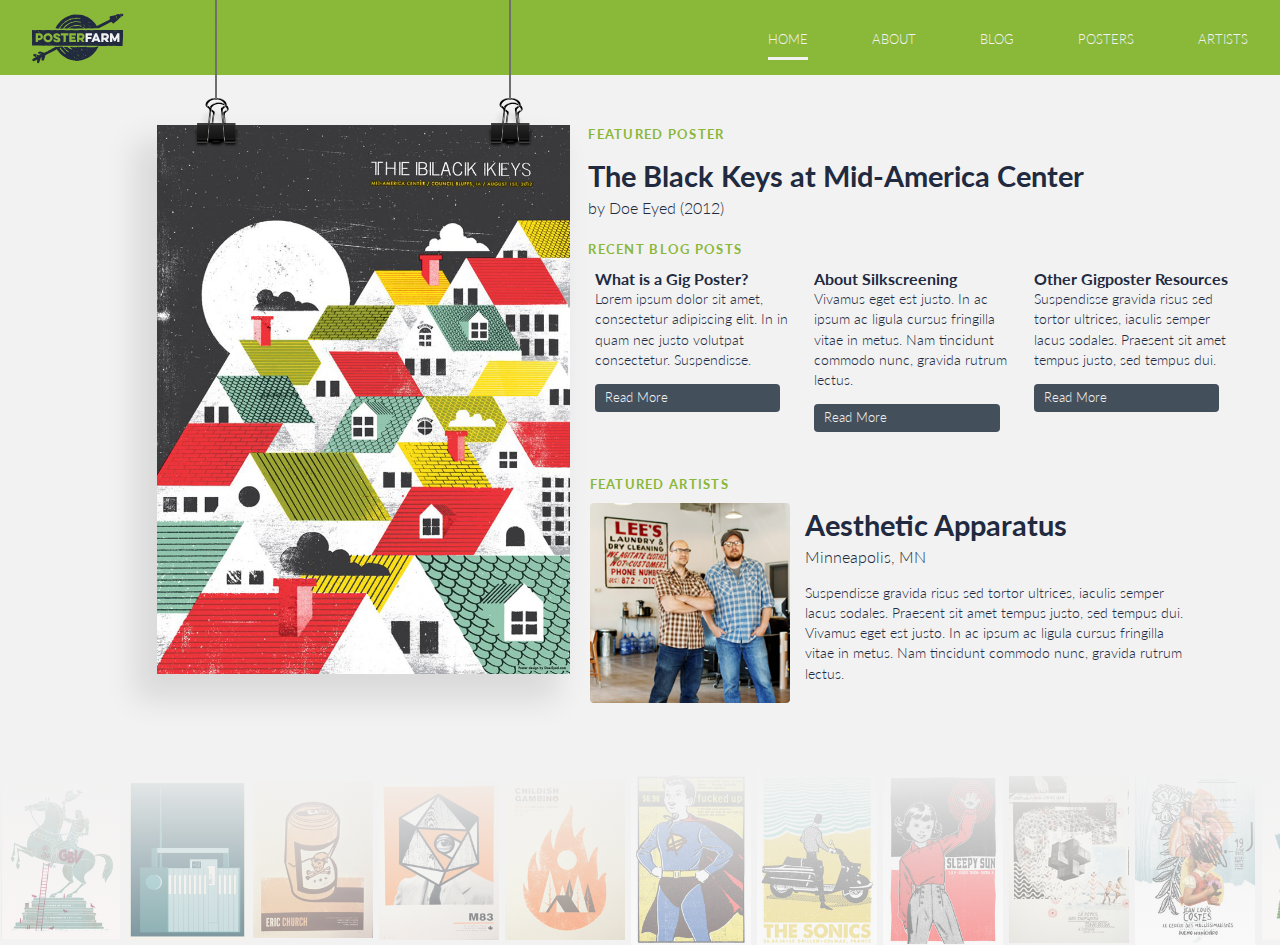
==== index.html @ 676c359b "Initial Commit" ====
<!DOCTYPE html>
    <head>
        <meta charset="utf-8">
        <meta http-equiv="X-UA-Compatible" content="IE=edge">
        <title>Poster Farm | Home</title>
        <meta name="description" content="">
        <meta name="viewport" content="width=device-width, initial-scale=1">

        <!-- Place favicon.ico and apple-touch-icon.png in the root directory -->

        <link rel="stylesheet" type="text/css" href="css/normalize.css">
        <link rel="stylesheet" type="text/css" href="css/main.css">
        <link rel="stylesheet" type="text/css" href="css/jPushMenu.css">
         <!-- Load Google Fonts "Lato"  -->
        <link href='http://fonts.googleapis.com/css?family=Lato:300,400,700,300italic' rel='stylesheet' type='text/css'>
        <script src="js/vendor/modernizr-2.6.2.min.js"></script>

        <!--FACEBOOK SHARING INFO-->    
        <meta property="og:title" content="Poster Farm" /> 
        <meta property="og:description" content="What a mystery! Click to find out if this site is blue!" />
        <meta property="og:image" content="http://static.tumblr.com/dgwh4n8/ACyn9i4hk/facebook_share.png" />  
    </head>
    <body>
        <!--[if lt IE 7]>
            <p class="browsehappy">You are using an <strong>outdated</strong> browser. Please <a href="http://browsehappy.com/">upgrade your browser</a> to improve your experience.</p>
        <![endif]-->


        <header>
            <nav>
                <a href="index.html"><div id="logo">Poster Farm</div></a>
                <button class="nav-menu toggle-menu menu-left push-body"><div id="lines"></div></button>
                <ul id="menu">
                    <li><a href="index.html" class="active">Home</a></li>
                    <li><a href="about.html">About</a></li>
                    <li><a href="blog.html">Blog</a></li>
                    <li><a href="posters.html">Posters</a></li>
                    <li><a href="artists.html">Artists</a></li>
                </ul>
            </nav>

            <nav class="cbp-spmenu cbp-spmenu-vertical cbp-spmenu-left">
                <h3>Menu</h3>
                <a href="index.html" class="activeMobile">Home</a>
                <a href="about.html">About</a>
                <a href="blog.html">Blog</a>
                <a href="posters.html">Posters</a>
                <a href="artists.html">Artists</a>
            </nav>
        </header>

        <div class="container">
            <div class="latestPhotoPost">
                <img src="img/clip.png" draggable="false" id="clip1">
                <img src="img/clip.png" draggable="false" id="clip2">
                <a href="posters/poster16.html" id="photo"><img src="img/DoeEyed_BlackKeys_Poster.png" id="latestPhoto"></a>
            </div>
            <div class="latestPhotoCaption">
                <h6> Featured Poster </h6>
                <h2>The Black Keys at Mid-America Center</h2>
                <h4>by Doe Eyed (2012)</h4>
            </div>
            <div class="latestTextPosts">
                <h6> Recent Blog Posts </h6>
                <div class="textPost">
                    <a href="blog.html#post3"><h5>What is a Gig Poster?</h5></a>
                    <p class="textPreview">Lorem ipsum dolor sit amet, consectetur adipiscing elit. In in quam nec justo volutpat consectetur. Suspendisse.</p>
                    <a href="blog.html#post3" class="readMore">Read More</a>
                </div>
                <div class="textPost">
                    <a href="blog.html#post2"><h5>About Silkscreening</h5></a>
                    <p class="textPreview">Vivamus eget est justo. In ac ipsum ac ligula cursus fringilla vitae in metus. Nam tincidunt commodo nunc, gravida rutrum lectus.</p>
                    <a href="blog.html#post2" class="readMore">Read More</a>
                </div>
                <div class="textPost">
                    <a href="blog.html#post1"><h5>Other Gigposter Resources</h5></a>
                    <p class="textPreview">Suspendisse gravida risus sed tortor ultrices, iaculis semper lacus sodales. Praesent sit amet tempus justo, sed tempus dui. </p>
                    <a href="blog.html#post1" class="readMore">Read More</a>
                </div>
            </div>
                <div class="featuredArtist">
                    <h6> Featured Artists </h6>
                    <img src="img/featured_artist.png" id="artistPicture">
                        <h2> Aesthetic Apparatus </h2>
                        <h4>Minneapolis, MN</h4>
                        <p id="artistDescription">Suspendisse gravida risus sed tortor ultrices, iaculis semper lacus sodales. Praesent sit amet tempus justo, sed tempus dui. Vivamus eget est justo. In ac ipsum ac ligula cursus fringilla vitae in metus. Nam tincidunt commodo nunc, gravida rutrum lectus.</p>
                </div>
        </div>

        <footer>
            <div class="bg-gradient"></div>
            <div class="bg">
                    <div class="bgTile"><a href="posters/poster1.html"><img src="img/posters/1.jpg" draggable="false"></a></div>
                    <div class="bgTile"><a href="posters/poster2.html"><img src="img/posters/2.jpg" draggable="false"></a></div>
                    <div class="bgTile"><a href="posters/poster3.html"><img src="img/posters/3.jpg" draggable="false"></a></div>
                    <div class="bgTile"><a href="posters/poster4.html"><img src="img/posters/4.jpg" draggable="false"></a></div>
                    <div class="bgTile"><a href="posters/poster5.html"><img src="img/posters/5.jpg" draggable="false"></a></div>
                    <div class="bgTile"><a href="posters/poster6.html"><img src="img/posters/6.jpg" draggable="false"></a></div>
                    <div class="bgTile"><a href="posters/poster7.html"><img src="img/posters/7.jpg" draggable="false"></a></div>
                    <div class="bgTile"><a href="posters/poster8.html"><img src="img/posters/8.jpg" draggable="false"></a></div>
                    <div class="bgTile"><a href="posters/poster9.html"><img src="img/posters/9.jpg" draggable="false"></a></div>
                    <div class="bgTile"><a href="posters/poster10.html"><img src="img/posters/10.jpg" draggable="false"></a></div>
                    <div class="bgTile"><a href="posters/poster11.html"><img src="img/posters/11.jpg" draggable="false"></a></div>
                    <div class="bgTile"><a href="posters/poster12.html"><img src="img/posters/12.jpg" draggable="false"></a></div>
                    <div class="bgTile"><a href="posters/poster13.html"><img src="img/posters/13.jpg" draggable="false"></a></div>
                    <div class="bgTile"><a href="posters/poster14.html"><img src="img/posters/14.jpg" draggable="false"></a></div>
                    <div class="bgTile"><a href="posters/poster15.html"><img src="img/posters/15.jpg" draggable="false"></a></div>
                    <div class="bgTile"><a href="posters/poster16.html"><img src="img/posters/16.jpg" draggable="false"></a></div>
            </div>
        </footer>

        <script src="http://ajax.googleapis.com/ajax/libs/jquery/1.11.1/jquery.min.js"></script>
        <!--load jPushMenu -->
        <script src="js/jPushMenu.js"></script>
        <script type="text/javascript">
        $(document).ready(function(){

             $('.toggle-menu').jPushMenu();

            $('.bg').scroll(function (event) {
                var factor = this.scrollLeft / (this.scrollWidth - $(this).width());
                if(factor < 0.2) {
                    var move = $(this.lastChild);
                    move.remove();
                    $(this).prepend(move);
                    this.scrollLeft += move.width();
                } else if(factor > 0.8) {
                    var move = $(this.firstChild);
                    move.remove();
                    $(this).append(move);
                    this.scrollLeft -= move.width();
                }
            })
        });
        </script>
    </body>
</html>
---- css/main.css ----
/*! HTML5 Boilerplate v4.3.0 | MIT License | http://h5bp.com/ */

/*
 * What follows is the result of much research on cross-browser styling.
 * Credit left inline and big thanks to Nicolas Gallagher, Jonathan Neal,
 * Kroc Camen, and the H5BP dev community and team.
 */


/* ==========================================================================
   Base styles: opinionated defaults
   ========================================================================== */

html,
button,
input,
select,
textarea {
    color: #222;
}

html {
    font-size: 1em;
    line-height: 1.4;
}

/*
 * Remove text-shadow in selection highlight: h5bp.com/i
 * These selection rule sets have to be separate.
 * Customize the background color to match your design.
 */

::-moz-selection {
    background: #b3d4fc;
    text-shadow: none;
}

::selection {
    background: #b3d4fc;
    text-shadow: none;
}

/*
 * A better looking default horizontal rule
 */

hr {
    display: block;
    height: 1px;
    border: 0;
    border-top: 1px solid #ccc;
    margin: 1em 0;
    padding: 0;
}

/*
 * Remove the gap between images, videos, audio and canvas and the bottom of
 * their containers: h5bp.com/i/440
 */

audio,
canvas,
img,
video {
    vertical-align: middle;
}

/*
 * Remove default fieldset styles.
 */

fieldset {
    border: 0;
    margin: 0;
    padding: 0;
}

/*
 * Allow only vertical resizing of textareas.
 */

textarea {
    resize: vertical;
}

/* ==========================================================================
   Browse Happy prompt
   ========================================================================== */

.browsehappy {
    margin: 0.2em 0;
    background: #ccc;
    color: #000;
    padding: 0.2em 0;
}

/* ==========================================================================
   Author's custom styles
   ========================================================================== */

/* ==========================================================================
   Typography
   ========================================================================== */
body{
    font-family: "Lato", "Helvetica Neue", Helvetica, Arial, sans-serif;
    font-weight: 300;
    color: #212A3F;
    background-color: #F2F2F2;
}

h1 {
    font-size: 1.4em;
    font-weight: 700;
    margin: 0.5em 0;
}

h2 {
    font-size: 1.83em;
    font-weight: 700;
    margin: 0.4em 0 0 0;
}

h3 {
    font-size: 1.25em;
    font-weight: 700;
    margin: 0.8em 0;
    color: #8AB839;
    text-transform: uppercase;
    letter-spacing: 0.1em;
}

h4 {
    font-size: 1em;
    font-weight: 300;
    margin: 0;
}

h5 {
    font-size: 1em;
    font-weight: 700;
    margin: 0 0 -1em 0;
}

h6 {
    font-size: 0.8em;
    font-weight: 700;
    margin-top: 0.1em;
    color: #8AB839;
    text-transform: uppercase;
    letter-spacing: 0.1em;
}

p{
    font-size: 0.9em;
}

a{
    font-weight: 300;
    color: #8AB839;
    text-decoration: none;
}

a:hover{
    opacity: 0.6;
    transition: all 0.5s;
    -moz-transition: all 0.5s; /* Firefox 4 */
    -webkit-transition: all 0.5s; /* Safari and Chrome */
    -o-transition: all 0.5s; /* Opera */
}

/* ==========================================================================
   Navigation
   ========================================================================== */
nav{
    width: 100%;
    height: 50px;
    background-color: #8AB839;
    position: absolute;
    top: 0;
    left: 0;
}

#logo{
    width: 175px;
    height: 50px;
    display: inline-block;
    background:  url(../img/posterfarm_logo.svg);
    background-size: 175px 114px;
    background-position: 0 50px;
    float: right;
    text-indent: -9999px;
    margin-right: 15px;
}

.nav-menu{
    display: inline-block;
    background-color: #F2F2F2;
    border: none;
    border-radius: 4px;
    width: 30px;
    height: 30px;
    padding: 5px;
    padding-top: 0;
    margin: 10px 0 5px 15px;
    border-radius: 3px;
}


#lines { 
    border-bottom: 9px double #8AB839; 
    border-top: 3px solid #8AB839; 
    content:"";
    position: relative;
    top: 3px;
    height: 15px; 
    width:20px;
}

nav ul{
    display: none;
    padding: 0;
    list-style: none;
}

nav li{
    margin: 15px;
    text-transform: uppercase;    
}

nav li a{
    font-size: 0.8em;
    color: #F2F2F2;
}

.active{
    padding-bottom: 10px;
    border-bottom: 3px solid #F2F2F2;
}

.activeMobile{
    border-right: 10px solid #212A3F;
}

.scrollToTop{
    display: none;
}

.container{
    width: 98%;
    padding-top: 75px;
    margin: 0 2.5%;
}

/*Latest Photo*/
.latestPhotoPost{
    width: 95%;
    margin-left: 2.5%;
}

#latestPhoto{
    width: 100%;
}

 #clip1, #clip2{
    display: none;
}

.latestPhotoCaption{
    width: 95%;
    margin: 20px 2.5%;
}

#photo:hover{
    opacity: 1;
}

/*Latest Text Posts*/
.latestTextPosts{
    width: 95%;
    height: 225px;
    margin: 20px 2.5%;
    float: left;
}

.textPost{
    float: left;
    width: 100%;
    height: 30px;
    margin: 10px 0 0 0;
    overflow: hidden;
}

.textPost h5{
    color: #212A3F;
}

.textPost h5:hover{
    opacity: 0.6;
}

.textPreview{
    display: none;
}

.readMore{
    display: none;
}

/*Featured Artist*/
.featuredArtist{
    float: left;
    width: 95%;
    margin: -80px 2.5% 5px 2.5%;
    height: 350px;
}

#artistPicture{
    float: left;
    width: 100%;
    margin: 10px 0;
    border-radius: 4px;
}

#artistDescription{
    float: left;
    overflow: hidden;
    width: 100%;
    height: 200px;
}

/******************POSTER GRID******************/
*, *:after, *:before { -webkit-box-sizing: border-box; -moz-box-sizing: border-box; box-sizing: border-box; }

.grid {
    max-width: 70em;
    list-style: none;
    margin: 30px auto;
    padding: 0;
}

.grid li {
    display: block;
    float: left;
    padding: 10px;
    width: 33%;
    opacity: 0;
}

.grid li.shown,
.no-js .grid li,
.no-cssanimations .grid li {
    opacity: 1;
}

.grid li a,
.grid li img {
    outline: none;
    border: none;
    display: block;
    max-width: 100%;
}

.grid li {
    width: 100%;
}

/* Effect: Move Up */
.grid.effect li.animate, .gridBlog.effect li.animate {
    -webkit-transform: translateY(200px);
    transform: translateY(200px);
    -webkit-animation: moveUp 0.65s ease forwards;
    animation: moveUp 0.65s ease forwards;
}



@-webkit-keyframes moveUp {
    0% { }
    100% { -webkit-transform: translateY(0); opacity: 1; }
}

@keyframes moveUp {
    0% { }
    100% { -webkit-transform: translateY(0); transform: translateY(0); opacity: 1; }
}

/******************BLOG GRID******************/
.gridBlog {
    max-width: 70em;
    list-style: none;
    margin: 30px auto;
    padding: 0;
}

.gridBlog li {
    display: block;
    float: left;
    padding: 10px;
    width: 33%;
    opacity: 0;
}

.gridBlog li.shown,
.no-js .gridBlog li,
.no-cssanimations .gridBlog li {
    opacity: 1;
}

.gridBlog li a,
.gridBlog li img {
    outline: none;
    border: none;
    display: block;
    max-width: 100%;
}

.gridBlog li {
    width: 98%;
    margin: 0 1%;
}


.scrollToTop{
    display: none;
}

.scrollToTopMobile{
    display: block;
    width: 100%;
    height: 50px;
    color: #F2F2F2;
    background-color: rgba(33,42,63,0.8);
    z-index: 5;
    position: fixed;
    top: 0;
    left: 0;
    text-align: center;
}

.blogTags a{
        float: left;
        margin-right: 10px;
    }

.blogPost h2{
    color: #8AB839;
}

.blogPostWrapper{
    width: 90%;
    margin: 0 5%;
    max-width: 70em;
}

/********POSTER PAGES***********/
.specs{
    width: 95%;
    height: 225px;
    margin: 20px 2.5%;
    float: left;
}

.specClass{
    margin-top: 15px;
    width: 95%;
}

.prevPoster, .nextPoster{
    width: 30px;
    height: 50px;
    color: #F2F2F2;
    font-size: 2em;
    text-align: center;
    background-color: #212A3F;
    position: absolute;
}

.prevPoster p, .nextPoster p{
    position: relative;
    top: -25px;
    font-weight: 700;
}

.prevPoster{
    top: 350px;
    left: 0;
}

.nextPoster{
    top: 350px;
    right: 0;
}

/* ================== Footer =================== */
    .bg{
    display: none;
    }

    .bg-gradient{
        display: none;
    }


/*About Page*/
.aboutWrapper{
    width: 98%;
    max-width: 500px;
    margin: 0 auto;
}

.aboutWrapper p{
    margin-bottom: 10px;
}

/*Contact Page*/
.contactWrapper{
    width: 98%;
    max-width: 500px;
    margin: 20px auto 0 auto;
}

form{
    width: 100%;
    margin: 0 auto;
    font-size: 0.8em;
    color: #212A3F;
}

.data-field{
    width: 100%;
    height: 35px;
    margin: 5px -5px;
    padding: 5px;
    background-color: #FFF;
    border-radius: 3px;
    border: none;
}

.data-field-large{
    width: 100%;
    height: 300px;
    margin: 5px -5px;
    padding: 10px 5px;
    background-color: #FFF;
    border-radius: 3px;
    border: none;
}

input:focus, textarea:focus {
  background   : rgba(0,0,0,.05);
  border-radius: 5px;
  outline      : none;
}

.button{
    width: 30%;
    height: 25px;
    float: right;
    padding: 5px;
    margin: 10px 1%;
    background-color: #8AB839;
    border-radius: 3px;
    text-align: center;
    border: none;
    color: white;
}

/**************Page Titles***************/
.pageTitle{
    margin: 0 auto;
    text-align: left;
    width: 92%;
    height: 1em;
    max-width: 65em;
}

/**************ABOUT CONTACT FORM************/
.thankYou{
    position: absolute;
    left: 0;
    right: 0;
    margin: 0 auto;
    width: 400px;
    height: 200px;
    top: 50%;
    background-color: #FFF;
    border-radius: 4px;
    border: solid 3px #F2F2F2;
    -webkit-box-shadow: -5px 5px 29px 5px rgba(0,0,0,0.1);
    -moz-box-shadow: -5px 5px 29px 5px rgba(0,0,0,0.1);
    box-shadow: -5px 5px 29px 5px rgba(0,0,0,0.1);
}

.thankYou h4{
    background-color: #8AB839;
    border-radius: 4px 4px 0 0;
    color: #FFF;
    font-weight: 700;
    width: 100%;
    font-size: 1.5em;
    padding: 5px;
    text-align: center;
}

.thankYou p{
    padding: 10px;
}

/* ==========================================================================
   Helper classes
   ========================================================================== */

/*
 * Image replacement
 */

.ir {
    background-color: transparent;
    border: 0;
    overflow: hidden;
    /* IE 6/7 fallback */
    *text-indent: -9999px;
}

.ir:before {
    content: "";
    display: block;
    width: 0;
    height: 150%;
}

/*
 * Hide from both screenreaders and browsers: h5bp.com/u
 */

.hidden {
    display: none !important;
    visibility: hidden;
}

/*
 * Hide only visually, but have it available for screenreaders: h5bp.com/v
 */

.visuallyhidden {
    border: 0;
    clip: rect(0 0 0 0);
    height: 1px;
    margin: -1px;
    overflow: hidden;
    padding: 0;
    position: absolute;
    width: 1px;
}

/*
 * Extends the .visuallyhidden class to allow the element to be focusable
 * when navigated to via the keyboard: h5bp.com/p
 */

.visuallyhidden.focusable:active,
.visuallyhidden.focusable:focus {
    clip: auto;
    height: auto;
    margin: 0;
    overflow: visible;
    position: static;
    width: auto;
}

/*
 * Hide visually and from screenreaders, but maintain layout
 */

.invisible {
    visibility: hidden;
}

/*
 * Clearfix: contain floats
 *
 * For modern browsers
 * 1. The space content is one way to avoid an Opera bug when the
 *    `contenteditable` attribute is included anywhere else in the document.
 *    Otherwise it causes space to appear at the top and bottom of elements
 *    that receive the `clearfix` class.
 * 2. The use of `table` rather than `block` is only necessary if using
 *    `:before` to contain the top-margins of child elements.
 */

.clearfix:before,
.clearfix:after {
    content: " "; /* 1 */
    display: table; /* 2 */
}

.clearfix:after {
    clear: both;
}

/*
 * For IE 6/7 only
 * Include this rule to trigger hasLayout and contain floats.
 */

.clearfix {
    *zoom: 1;
}

/* ==========================================================================
   EXAMPLE Media Queries for Responsive Design.
   These examples override the primary ('mobile first') styles.
   Modify as content requires.
   ========================================================================== */

@media only screen and (min-width: 35.5em) {
    /*Latest Photo*/
    .latestPhotoPost{
        width: 50%;
        min-width: 355px;
        float: left;
    }

    #latestPhoto{
        width: 100%;
        max-width: 370px;
    }

    .container{
        padding-top: 75px;
    }

    .latestPhotoCaption{
        float: left;
        width: 30%;
        margin: 0 0 0 2%;
    }

    .latestTextPosts{
        width: 30%;
        margin: 30px 0 0 2%;
    }

    .textPost{
        height: 50px;
    }

    /*Featured Artist*/
    .featuredArtist{
        margin: 0px 2.5%;
        height: 300px;
    }

    #artistDescription{
        width: 50%;
        height: 130px;
    }

    #artistPicture{
        width: auto;
        min-height: 50px;
        height: 80%;
        max-height: 250px;
        margin: 10px 15px 10px 0;
    }

    .grid li {
        width: 50%;
    }

    /*Blog Posts*/

    .gridBlog li {
        width: 90%;
        max-width: 70em;
        margin: 0 5%;
    }

    .blogPost{
        width: 80%;
        max-width: 450px;
        float: right;
    }

    .blogTags{
        width: 20%;
        margin-top: 51px;
        padding: 15px 20px;
        font-size: 0.9em;
        text-align: left;
        font-weight: 300;
        float: right;
    }


    .blogTags h4{
        font-weight: 700;
    }

    .blogTags a{
        display: block;
        float: none;
        margin-right: 0px;
    }

    .scrollToTopMobile{
        display: none;
    }


    /********POSTER PAGES***********/
    .specs{
        width: 29%;
        height: 225px;
        margin: 20px 2%;
    }

    .prevPoster{
        top: 300px;
        left: 0;
    }

    .nextPoster{
        top: 300px;
        right: 0;
    }

    /********ABOUT CONTACT FORM********/



}  /* END @media only screen and (min-width: 35em)*/

@media only screen and (min-width: 55em) {
    nav{
        height: 75px;
    }

    .nav-menu{
    display: none;
    }

    #logo{
    height: 64px;
    margin: 5px 0 0 -30px;
    background-position: 20px 0;
    float: left;
    }

    nav ul{
        display: block;
        float: right;
        margin-top: 0;
    }

    nav li{
        float: left;
        margin: 0 2em;
        line-height: 75px;
    }

    .cbp-spmenu{
        display: none;
    }

    .bg-gradient{
        display: block;
        width: 100%;
        height: 150px;
        position: absolute;
        top: 600px;
        left: 0;
        z-index:-4;
        pointer-events:none;
        background-image: -o-linear-gradient(bottom, rgba(242, 242, 242, 1) 0%, rgba(242, 242, 242, 0) 100%);
        background-image: -moz-linear-gradient(bottom, rgba(242, 242, 242, 1) 0%, rgba(242, 242, 242, 0) 100%);
        background-image: -webkit-linear-gradient(bottom, rgba(242, 242, 242, 1) 0%, rgba(242, 242, 242, 0) 100%);
        background-image: -ms-linear-gradient(bottom, rgba(242, 242, 242, 1) 0%, rgba(242, 242, 242, 0) 100%);
        background-image:  linear-gradient(to bottom, rgba(242, 242, 242, 1) 0%, rgba(242, 242, 242, 0) 100%);
    }

    .bg{
        display: block;
        width:100%;
        height: 175px;
        position: absolute;
        top: 600px;
        left: 0;
        z-index: -5;
        overflow-x: scroll;
        overflow-y: hidden;
        white-space: nowrap;
    }

    .bgTile{
        display: inline-block;
        height: 100%;
        width: 120px;
        opacity: 0.5;
        margin: 0 1px;
    }

    .bgTile img{
        width: 100%;
        position: relative;
        bottom: -5px;
    }

    .bgTile:hover{
        cursor: pointer;
        -ms-transform: translateY(-15px); /* IE 9 */
        -webkit-transform: translateY(-15px); /* Chrome, Safari, Opera */
        transform: translateY(-15px);
        opacity: 0.9;
        transition: all 0.5s;
        -moz-transition: all 0.5s; /* Firefox 4 */
        -webkit-transition: all 0.5s; /* Safari and Chrome */
        -o-transition: all 0.5s; /* Opera */

    }

    .container{
        padding-top: 100px;
    }

    /*Latest Photo Post*/


    .latestPhotoPost{
        width: 32.85%;
        margin-left: 2%;
        float: left;
    }

    #latestPhoto{
        width: 100%;
        min-width: 350px;
        max-width: none;
        -webkit-box-shadow: -17px 21px 29px 5px rgba(0,0,0,0.1);
        -moz-box-shadow: -17px 21px 29px 5px rgba(0,0,0,0.1);
        box-shadow: -17px 21px 29px 5px rgba(0,0,0,0.1);
    }

    .latestPhotoCaption{
        width: 53%;
        margin: 0 0 0 1.5%;
    }

    /*Latest Text Posts*/
    .latestTextPosts{
        width: 53%;
        height: 230px;
        margin: 20px 0 0 1.5%;
    }

    .textPreview{
        display: block;
    }

    .textPost{
        width: 31%;
        height: 200px;
        margin: 10px 1% 0 1%;
    }

    /*Featured Artist*/
    .featuredArtist{
        width: 51%;
        height: 120px;
        margin: 5px 20px;
    }

    #artistDescription{
        display: none;
    }

    .grid li {
        width: 33%;
    }

    /*Blog Posts*/

    .gridBlog li {
        width: 75%;
        margin: 0 auto;
    }

    .blogPost{
        width: 60%;
        max-width: 900px;
    }   

    .blogPost h2{ 
        margin-bottom: 0.5em;
    }

    .blogPost h6{
        color: #212A3F;
        margin-bottom: -0.4em;
    }

    .scrollToTop{
        display: block;
        position: fixed;
        left: 1%;
        top: 1%;
        width: 50px;
        height: 50px;
        z-index: 5;
    }

    /********POSTER PAGES***********/
    .specs{
        width: 50%;
        height: 225px;
        margin: 20px 1.5%;
    }
}

@media only screen and (min-width: 65em){
    .container{
        padding-top: 125px;
    }

    .latestPhotoPost{
        margin-left: 10%;
        max-width: 450px;
    }

    #clip1{
    display: block;
    width: ;
    z-index: 5;
    position: absolute;
    width: 4.2%;
    min-width: 46px;
    max-width: 49px;
    top: -30px;
    left: 15%;
    }

    #clip2{
    display: block;
    z-index: 5;
    position: absolute;
    width: 4.2%;
    min-width: 46px;
    max-width: 49px;
    top: -30px;
    left: 38%;
    }


    .readMore{
        display: block;
        color: #F2F2F2;
        padding: 5px 5px 5px 10px;
        width: 90%;
        background-color: #434F5B;
        font-size: 0.8em;
        border-radius: 4px;
    }

    .readMore:hover{
        opacity: 1;
        background-color: #212A3F;
        transition: all 0.5s;
        -moz-transition: all 0.5s; /* Firefox 4 */
        -webkit-transition: all 0.5s; /* Safari and Chrome */
        -o-transition: all 0.5s; /* Opera */
    }

    /*Featured Artist*/
    .featuredArtist{
        height: 125px;
        transition: all 0.5s;
        -moz-transition: all 0.5s; /* Firefox 4 */
        -webkit-transition: all 0.5s; /* Safari and Chrome */
        -o-transition: all 0.5s; /* Opera */
    }
    
    #artistPicture{
        max-height: 210px;
    }

    /*Footer*/
    .bg-gradient{
        height: 185px;
        top: 665px;
    }

    .bg{
        height: 185px;
        top: 665px;
    }

    .bgTile img{
        bottom: -10px;
    }

    /*Poster Navigation*/
    .prevPoster{
        top: 400px;
        left: 0;
    }

    .nextPoster{
        top: 400px;
        right: 0;
    }


}

@media only screen and (min-width: 78em){
    .featuredArtist{
        height: 250px;
    }

    .bg-gradient{
        top: 760px;
    }

    .bg{
       top: 760px;
    }

    #artistDescription{
        display: block;
        width: 60%;
        height: 100px;
        margin-right: -15px;

    }
}

@media only screen and (min-width: 93em){
    #clip1{
    display: none;
    }

    #clip2{
    display: none;
    }


@media print,
       (-o-min-device-pixel-ratio: 5/4),
       (-webkit-min-device-pixel-ratio: 1.25),
       (min-resolution: 120dpi) {
    /* Style adjustments for high resolution devices */
}

/* ==========================================================================
   Print styles.
   Inlined to avoid required HTTP connection: h5bp.com/r
   ========================================================================== */

@media print {
    * {
        background: transparent !important;
        color: #000 !important; /* Black prints faster: h5bp.com/s */
        box-shadow: none !important;
        text-shadow: none !important;
    }

    a,
    a:visited {
        text-decoration: underline;
    }

    a[href]:after {
        content: " (" attr(href) ")";
    }

    abbr[title]:after {
        content: " (" attr(title) ")";
    }

    /*
     * Don't show links for images, or javascript/internal links
     */

    .ir a:after,
    a[href^="javascript:"]:after,
    a[href^="#"]:after {
        content: "";
    }

    pre,
    blockquote {
        border: 1px solid #999;
        page-break-inside: avoid;
    }

    thead {
        display: table-header-group; /* h5bp.com/t */
    }

    tr,
    img {
        page-break-inside: avoid;
    }

    img {
        max-width: 100% !important;
    }

    @page {
        margin: 0.5cm;
    }

    p,
    h2,
    h3 {
        orphans: 3;
        widows: 3;
    }

    h2,
    h3 {
        page-break-after: avoid;
    }
}
---- css/jPushMenu.css ----
/* General styles for all menus */
.cbp-spmenu {
	background: #434F5B;
	position: fixed;
}

.cbp-spmenu h3 {
	color: #f2f2f2;
	font-size: 1.5em;
	padding: 8.5px 8.5px 8.5px 15px;
	margin: 0;
	font-weight: 300;
	background: #212A3F;
}

.cbp-spmenu a {
	display: block;
	color: #f2f2f2;
	font-size: 1em;
	font-weight: 300;
}

.cbp-spmenu a:hover {
	background: #212A3F;
}

.cbp-spmenu a:active {
	background: #afdefa;
	color: #47a3da;
}

/* Orientation-dependent styles for the content of the menu */

.cbp-spmenu-vertical {
	width: 250px;
	height: 100%;
	top: 0;
	z-index: 1000;
	overflow-y: scroll;
}

.cbp-spmenu-vertical a {
	border-bottom: 1px solid #212A3F;
	padding: 1em 1em 1em 30px;
}

/* Vertical menu that slides from the left or right */

.cbp-spmenu-left {
	left: -250px;
}

.cbp-spmenu-right {
	right: -250px;
}

.cbp-spmenu-left.cbp-spmenu-open {
	left: 0px;
}

.cbp-spmenu-right.cbp-spmenu-open {
	right: 0px;
}


/* Push classes applied to the body */

.cbp-spmenu-push {
	overflow-x: hidden;
	position: relative;
	left: 0;
}

.cbp-spmenu-push-toright {
	left: 250px;
}

.cbp-spmenu-push-toleft {
	left: -250px;
}

/* Transitions */

.cbp-spmenu,
.cbp-spmenu-push {
	-webkit-transition: all 0.3s ease;
	-moz-transition: all 0.3s ease;
	transition: all 0.3s ease;
}
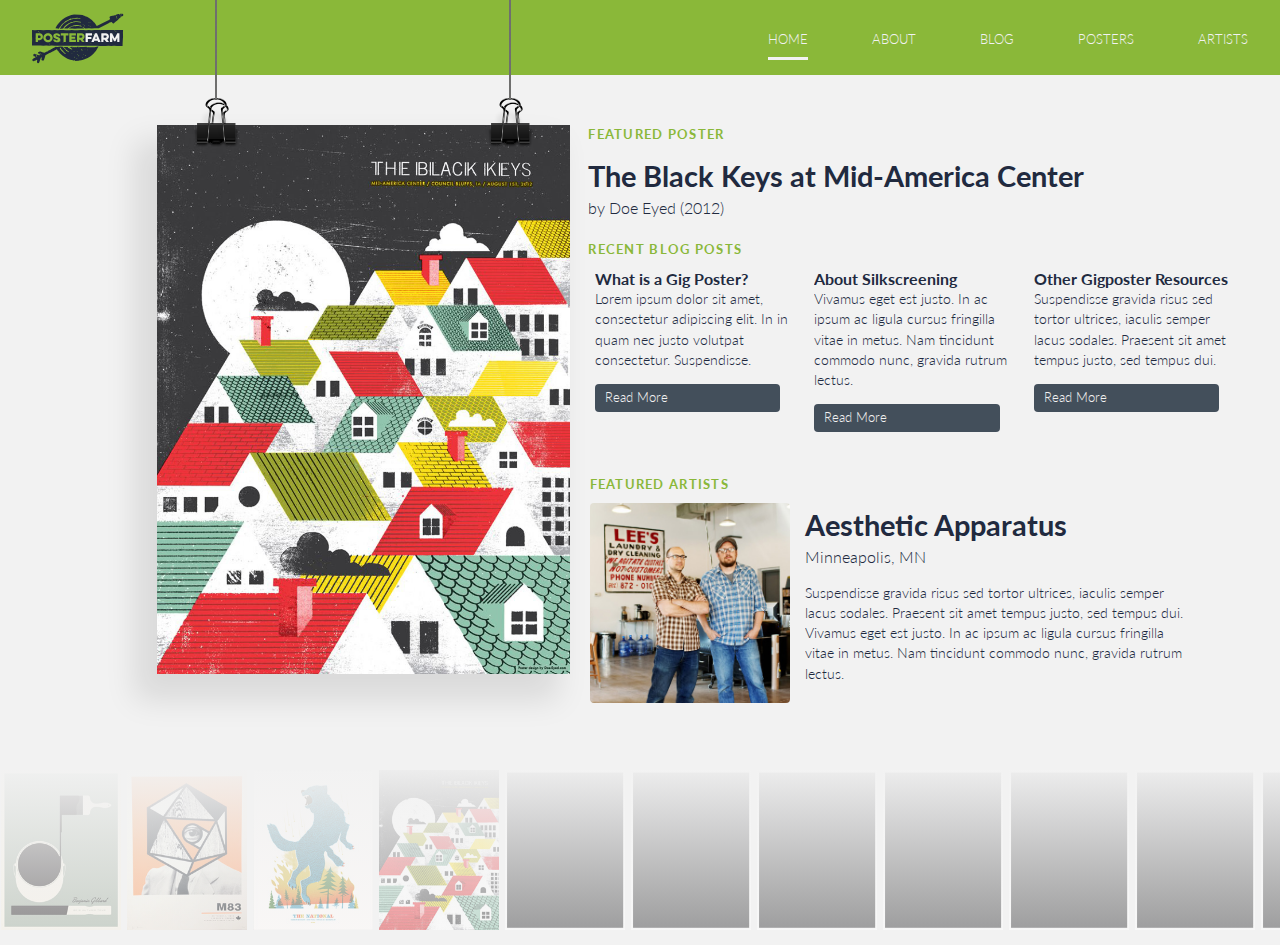
==== commit f38002ab: "Revamp & Launch" ====
--- a/index.html
+++ b/index.html
@@ -53,7 +53,7 @@
             <div class="latestPhotoPost">
                 <img src="img/clip.png" draggable="false" id="clip1">
                 <img src="img/clip.png" draggable="false" id="clip2">
-                <a href="posters/poster16.html" id="photo"><img src="img/DoeEyed_BlackKeys_Poster.png" id="latestPhoto"></a>
+                <a href="posters/poster4.html" id="photo"><img src="img/featured_poster.jpg" id="latestPhoto"></a>
             </div>
             <div class="latestPhotoCaption">
                 <h6> Featured Poster </h6>
@@ -80,7 +80,7 @@
             </div>
                 <div class="featuredArtist">
                     <h6> Featured Artists </h6>
-                    <img src="img/featured_artist.png" id="artistPicture">
+                    <a href="artists.html#aesthetic"><img src="img/featured_artist.jpg" id="artistPicture"></a>
                         <h2> Aesthetic Apparatus </h2>
                         <h4>Minneapolis, MN</h4>
                         <p id="artistDescription">Suspendisse gravida risus sed tortor ultrices, iaculis semper lacus sodales. Praesent sit amet tempus justo, sed tempus dui. Vivamus eget est justo. In ac ipsum ac ligula cursus fringilla vitae in metus. Nam tincidunt commodo nunc, gravida rutrum lectus.</p>
@@ -90,22 +90,25 @@
         <footer>
             <div class="bg-gradient"></div>
             <div class="bg">
-                    <div class="bgTile"><a href="posters/poster1.html"><img src="img/posters/1.jpg" draggable="false"></a></div>
-                    <div class="bgTile"><a href="posters/poster2.html"><img src="img/posters/2.jpg" draggable="false"></a></div>
-                    <div class="bgTile"><a href="posters/poster3.html"><img src="img/posters/3.jpg" draggable="false"></a></div>
-                    <div class="bgTile"><a href="posters/poster4.html"><img src="img/posters/4.jpg" draggable="false"></a></div>
-                    <div class="bgTile"><a href="posters/poster5.html"><img src="img/posters/5.jpg" draggable="false"></a></div>
-                    <div class="bgTile"><a href="posters/poster6.html"><img src="img/posters/6.jpg" draggable="false"></a></div>
-                    <div class="bgTile"><a href="posters/poster7.html"><img src="img/posters/7.jpg" draggable="false"></a></div>
-                    <div class="bgTile"><a href="posters/poster8.html"><img src="img/posters/8.jpg" draggable="false"></a></div>
-                    <div class="bgTile"><a href="posters/poster9.html"><img src="img/posters/9.jpg" draggable="false"></a></div>
-                    <div class="bgTile"><a href="posters/poster10.html"><img src="img/posters/10.jpg" draggable="false"></a></div>
-                    <div class="bgTile"><a href="posters/poster11.html"><img src="img/posters/11.jpg" draggable="false"></a></div>
-                    <div class="bgTile"><a href="posters/poster12.html"><img src="img/posters/12.jpg" draggable="false"></a></div>
-                    <div class="bgTile"><a href="posters/poster13.html"><img src="img/posters/13.jpg" draggable="false"></a></div>
-                    <div class="bgTile"><a href="posters/poster14.html"><img src="img/posters/14.jpg" draggable="false"></a></div>
-                    <div class="bgTile"><a href="posters/poster15.html"><img src="img/posters/15.jpg" draggable="false"></a></div>
-                    <div class="bgTile"><a href="posters/poster16.html"><img src="img/posters/16.jpg" draggable="false"></a></div>
+                    <div class="bgTile"><a href="posters/poster1.html"><img draggable="false" src="img/posters/1JasonMunn_BenjaminGibbard_Poster_thumb.jpg"></a></div>
+                    <div class="bgTile"><a href="posters/poster2.html"><img draggable="false" src="img/posters/2NerlSays_M83_Poster_thumb.jpg"></a></div>
+                    <div class="bgTile"><a href="posters/poster3.html"><img draggable="false" src="img/posters/3SpikePress_TheNational_Poster_thumb.jpg"></a></div>
+                    <div class="bgTile"><a href="posters/poster4.html"><img draggable="false" src="img/posters/4DoeEyed_BlackKeys_Poster_thumb.jpg"></a></div>
+                    <div class="bgTile"><a href="posters/poster4.html"><img draggable="false" src="img/posters/placeholder_thumb.jpg"></a></div>
+                    <div class="bgTile"><a href="posters/poster4.html"><img draggable="false" src="img/posters/placeholder_thumb.jpg"></a></div>
+                    <div class="bgTile"><a href="posters/poster4.html"><img draggable="false" src="img/posters/placeholder_thumb.jpg"></a></div>
+                    <div class="bgTile"><a href="posters/poster4.html"><img draggable="false" src="img/posters/placeholder_thumb.jpg"></a></div>
+                    <div class="bgTile"><a href="posters/poster4.html"><img draggable="false" src="img/posters/placeholder_thumb.jpg"></a></div>
+                    <div class="bgTile"><a href="posters/poster4.html"><img draggable="false" src="img/posters/placeholder_thumb.jpg"></a></div>
+                    <div class="bgTile"><a href="posters/poster4.html"><img draggable="false" src="img/posters/placeholder_thumb.jpg"></a></div>
+                    <div class="bgTile"><a href="posters/poster4.html"><img draggable="false" src="img/posters/placeholder_thumb.jpg"></a></div>
+                    <div class="bgTile"><a href="posters/poster4.html"><img draggable="false" src="img/posters/placeholder_thumb.jpg"></a></div>
+                    <div class="bgTile"><a href="posters/poster4.html"><img draggable="false" src="img/posters/placeholder_thumb.jpg"></a></div>
+                    <div class="bgTile"><a href="posters/poster4.html"><img draggable="false" src="img/posters/placeholder_thumb.jpg"></a></div>
+                    <div class="bgTile"><a href="posters/poster4.html"><img draggable="false" src="img/posters/placeholder_thumb.jpg"></a></div>
+                    <div class="bgTile"><a href="posters/poster4.html"><img draggable="false" src="img/posters/placeholder_thumb.jpg"></a></div>
+                    <div class="bgTile"><a href="posters/poster4.html"><img draggable="false" src="img/posters/placeholder_thumb.jpg"></a></div>
+                    <div class="bgTile"><a href="posters/poster4.html"><img draggable="false" src="img/posters/placeholder_thumb.jpg"></a></div>
             </div>
         </footer>
 
--- a/css/main.css
+++ b/css/main.css
@@ -270,6 +270,14 @@
     margin: 20px 2.5%;
 }
 
+.latestPhotoCaption a{
+    color: #212A3F;
+}
+
+.latestPhotoCaption h4 a{
+    color: #8AB839;
+}
+
 #photo:hover{
     opacity: 1;
 }
@@ -505,7 +513,7 @@
 .aboutWrapper{
     width: 98%;
     max-width: 500px;
-    margin: 0 auto;
+    margin: 50px auto;
 }
 
 .aboutWrapper p{
@@ -571,7 +579,7 @@
     text-align: left;
     width: 92%;
     height: 1em;
-    max-width: 65em;
+    max-width: 69em;
 }
 
 /**************ABOUT CONTACT FORM************/
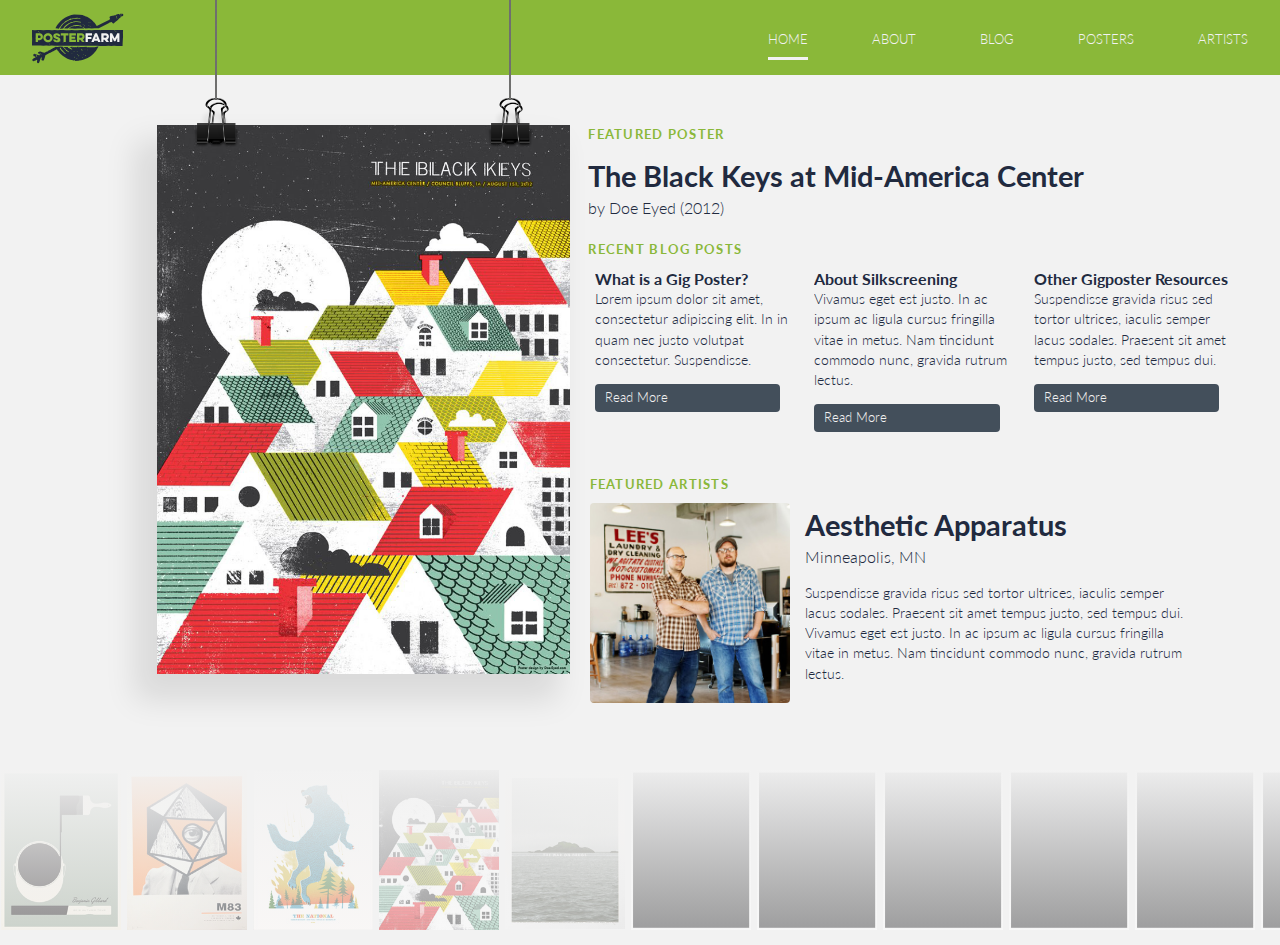
==== commit 305853fd: "Added Poster 5" ====
--- a/index.html
+++ b/index.html
@@ -94,7 +94,7 @@
                     <div class="bgTile"><a href="posters/poster2.html"><img draggable="false" src="img/posters/2NerlSays_M83_Poster_thumb.jpg"></a></div>
                     <div class="bgTile"><a href="posters/poster3.html"><img draggable="false" src="img/posters/3SpikePress_TheNational_Poster_thumb.jpg"></a></div>
                     <div class="bgTile"><a href="posters/poster4.html"><img draggable="false" src="img/posters/4DoeEyed_BlackKeys_Poster_thumb.jpg"></a></div>
-                    <div class="bgTile"><a href="posters/poster4.html"><img draggable="false" src="img/posters/placeholder_thumb.jpg"></a></div>
+                    <div class="bgTile"><a href="posters/poster5.html"><img draggable="false" src="img/posters/5Crosshair_WarOnDrugs_Poster_thumb.jpg"></a></div>
                     <div class="bgTile"><a href="posters/poster4.html"><img draggable="false" src="img/posters/placeholder_thumb.jpg"></a></div>
                     <div class="bgTile"><a href="posters/poster4.html"><img draggable="false" src="img/posters/placeholder_thumb.jpg"></a></div>
                     <div class="bgTile"><a href="posters/poster4.html"><img draggable="false" src="img/posters/placeholder_thumb.jpg"></a></div>
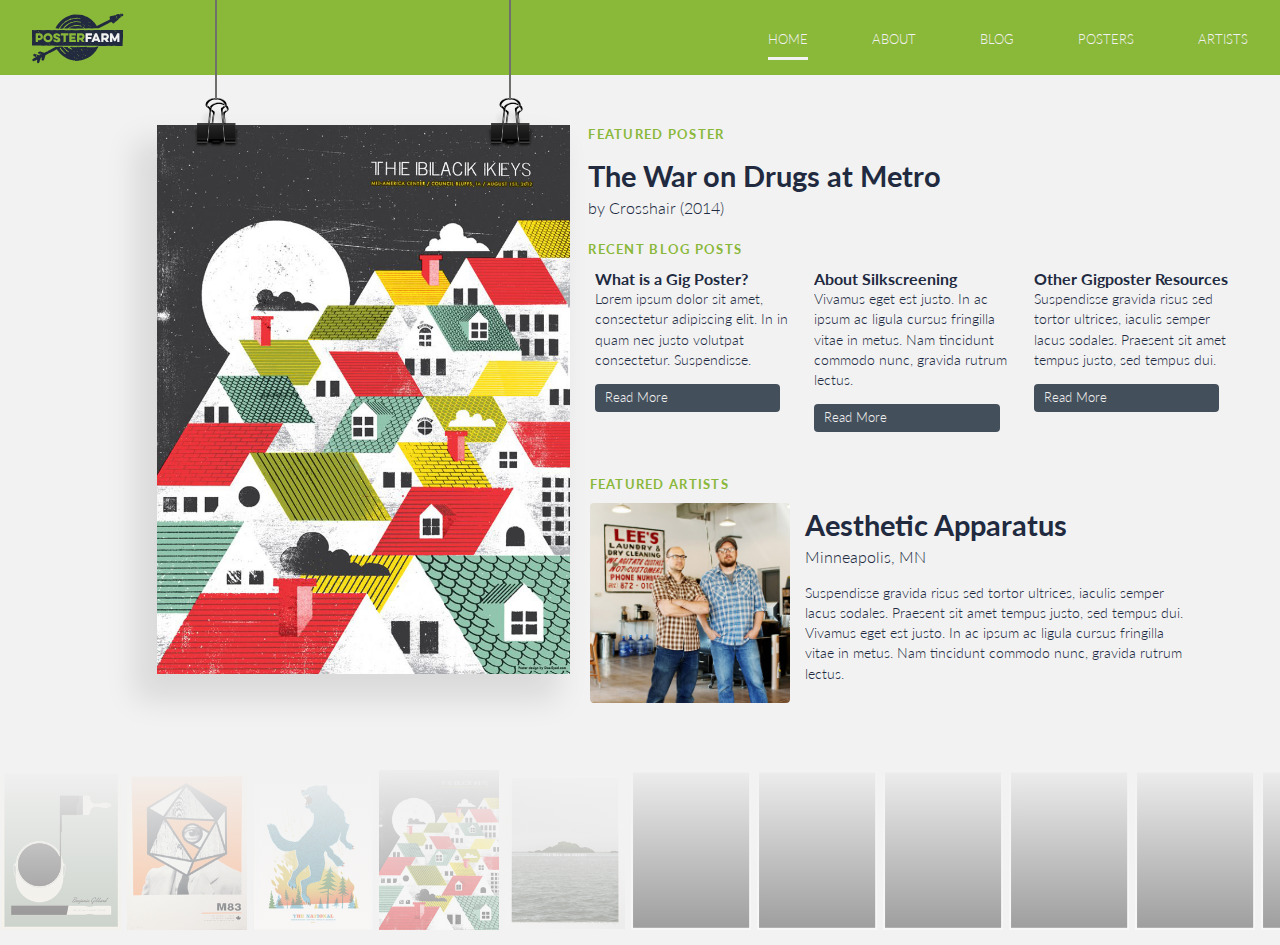
==== commit 001671f9: "Fixed frontpage" ====
--- a/index.html
+++ b/index.html
@@ -53,12 +53,12 @@
             <div class="latestPhotoPost">
                 <img src="img/clip.png" draggable="false" id="clip1">
                 <img src="img/clip.png" draggable="false" id="clip2">
-                <a href="posters/poster4.html" id="photo"><img src="img/featured_poster.jpg" id="latestPhoto"></a>
+                <a href="posters/poster5.html" id="photo"><img src="img/featured_poster.jpg" id="latestPhoto"></a>
             </div>
             <div class="latestPhotoCaption">
                 <h6> Featured Poster </h6>
-                <h2>The Black Keys at Mid-America Center</h2>
-                <h4>by Doe Eyed (2012)</h4>
+                <h2>The War on Drugs at Metro</h2>
+                <h4>by Crosshair (2014)</h4>
             </div>
             <div class="latestTextPosts">
                 <h6> Recent Blog Posts </h6>
